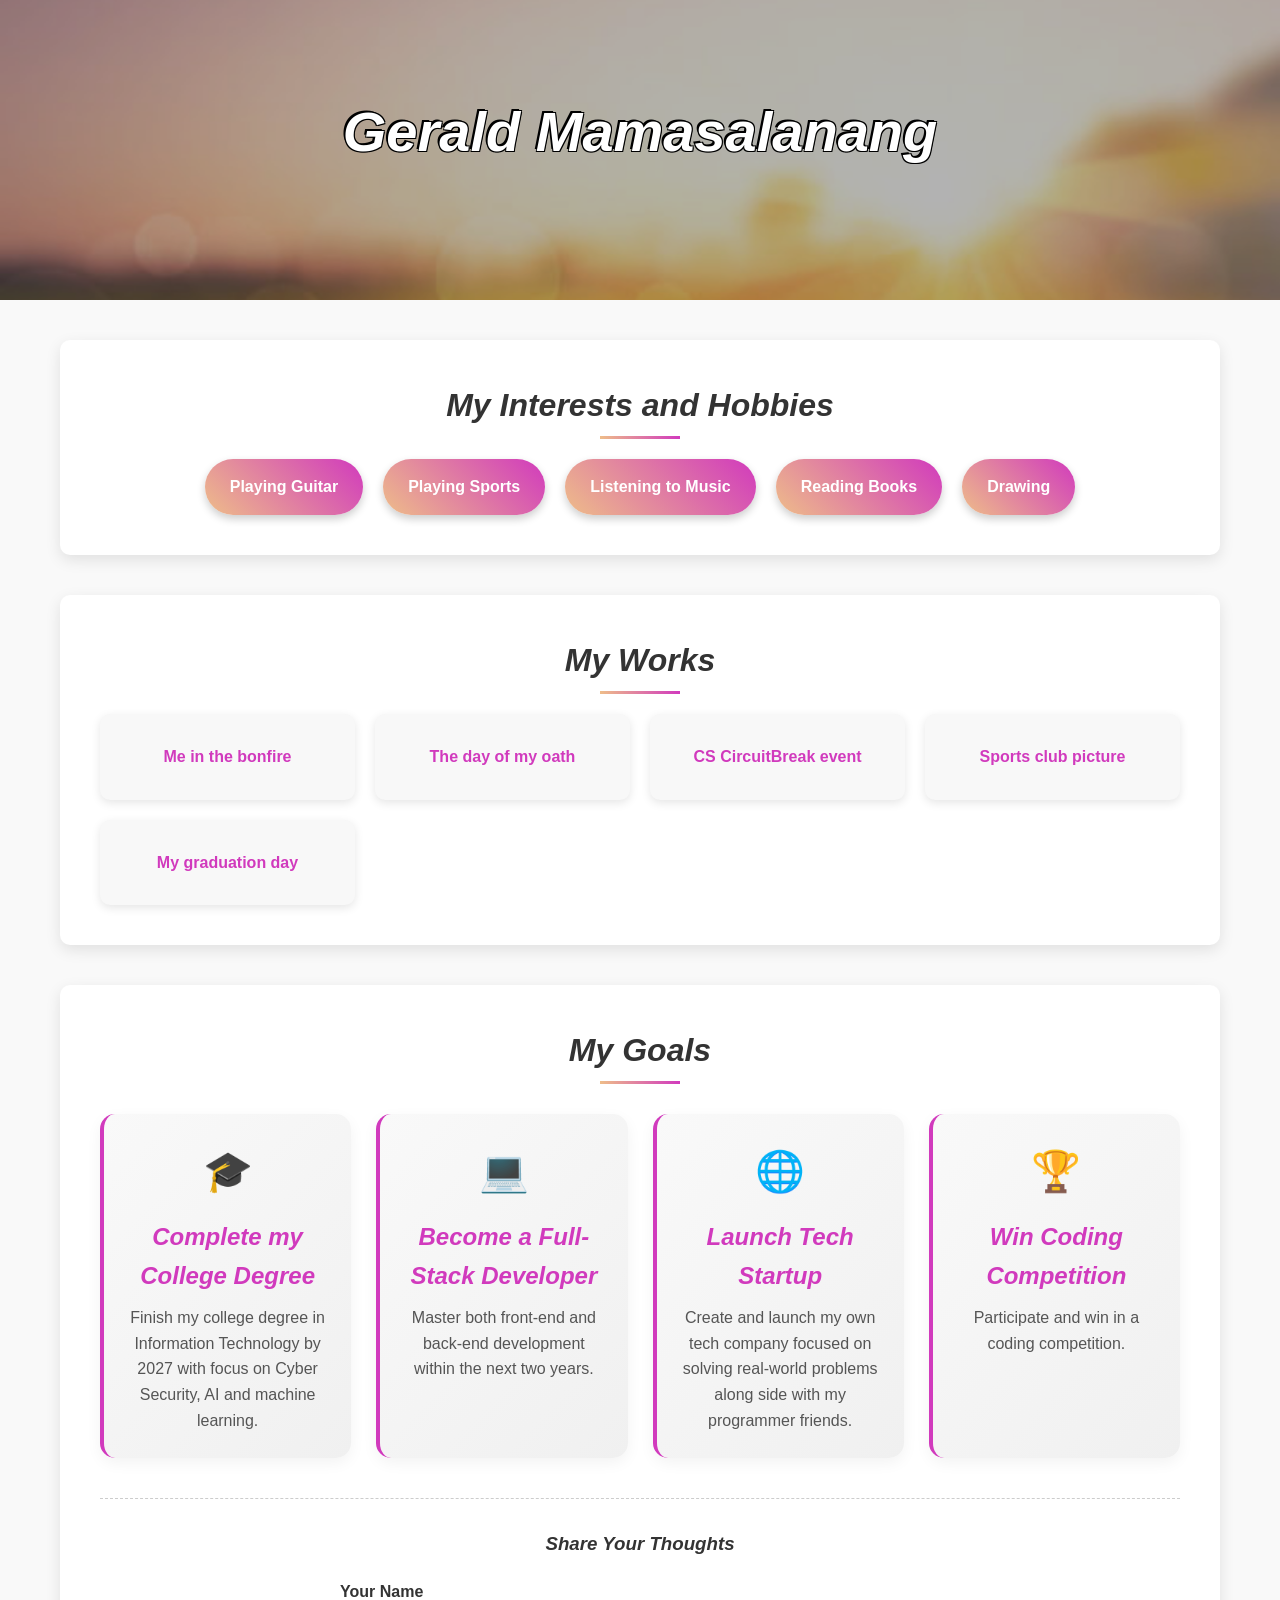
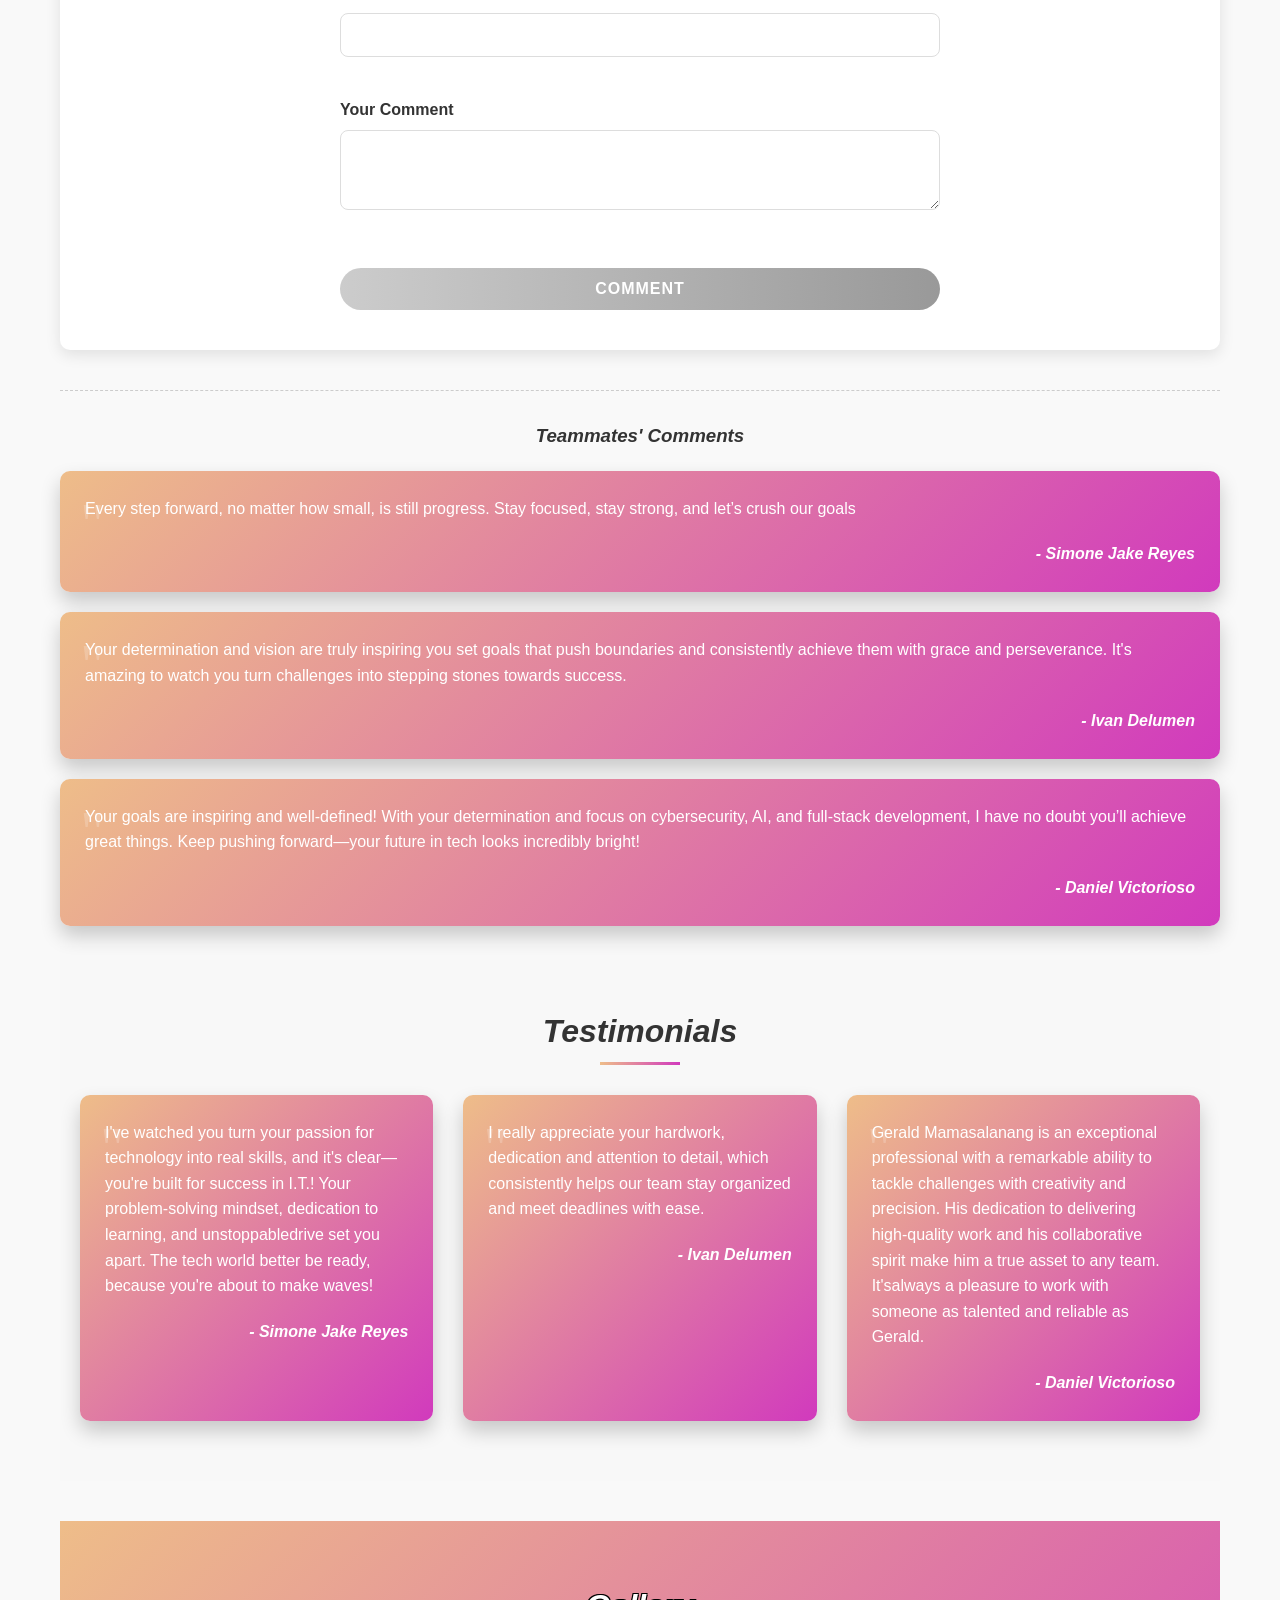
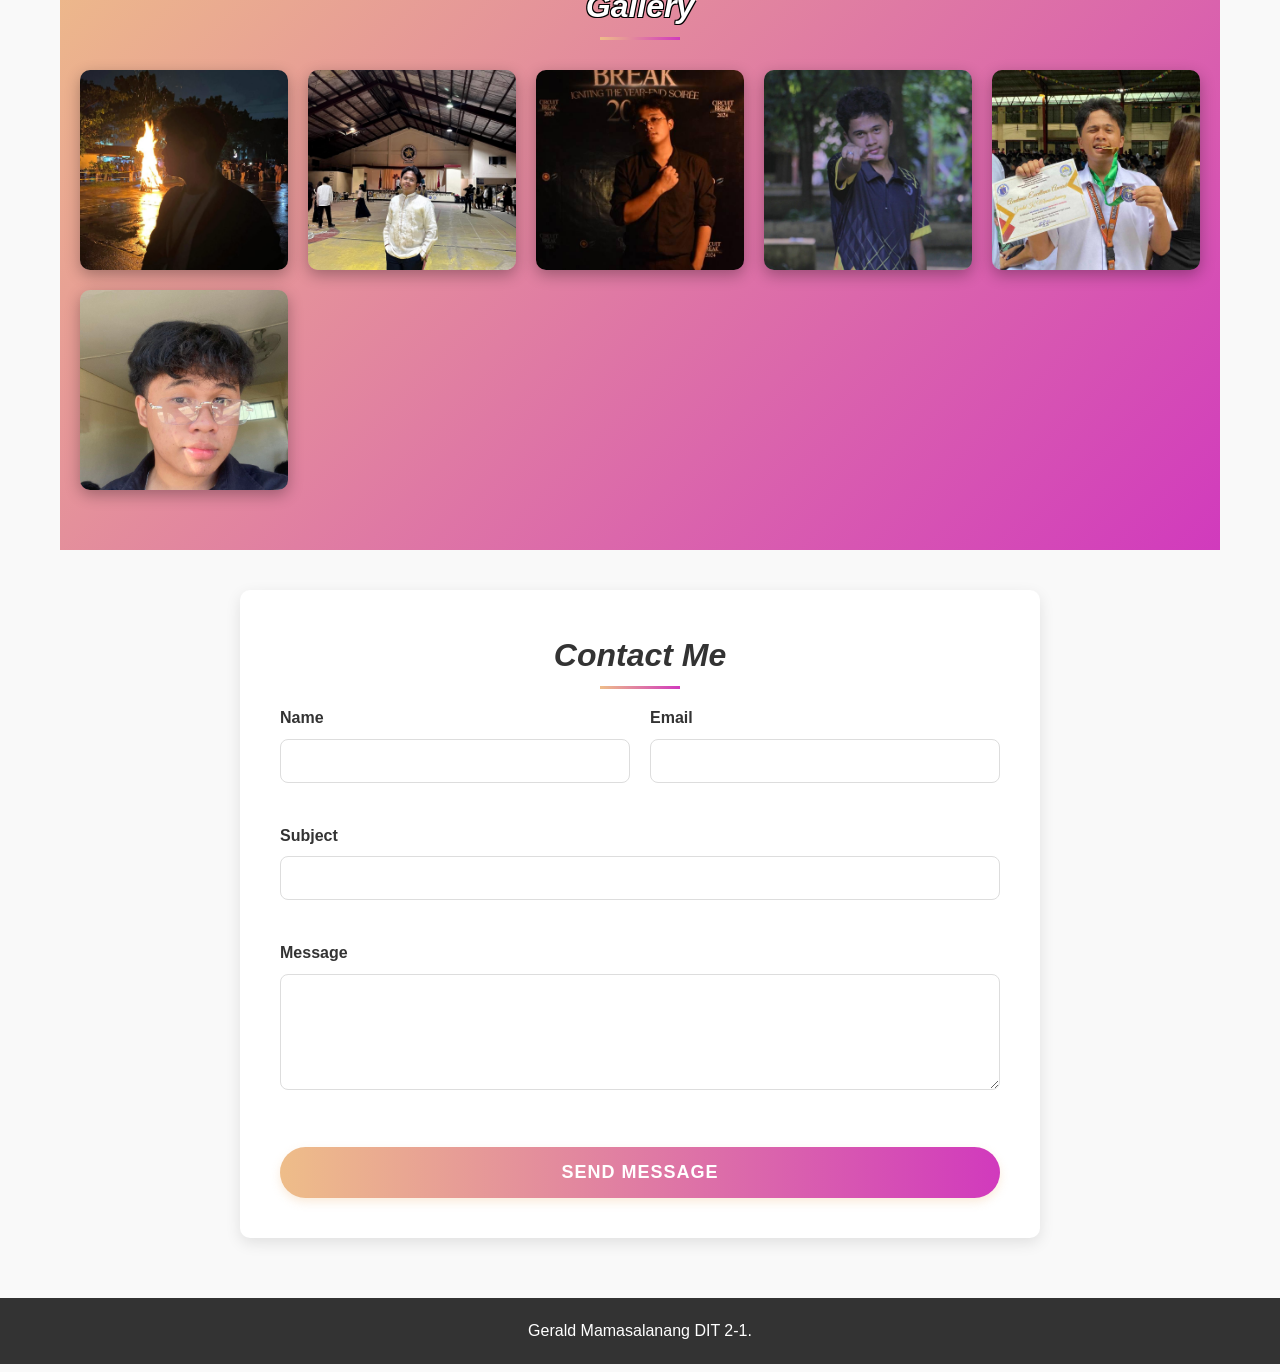
==== mamasalanang_gerald/index.html @ 8d2f628c "add changes to my brmanch" ====
<!DOCTYPE html>
<html>
    <head>
        <meta charset="UTF-8" />
        <meta name="viewport" content="width=device-width, initial-scale=1.0"/>
        <title>Mamasalanang, Gerald Page</title>
        <link
            rel="icon"
            type="image/png"
            href="../mamasalanang_gerald/Assets/Images/icon.jpg" />
        <link rel="stylesheet" href="styles.css" />
    </head>

    <body>
        <div class="name">
            <h1>Gerald Mamasalanang</h1>
        </div>

        <div class="container">
            <div class="interests">
                <h2>My Interests and Hobbies</h2>
                <ul class="my-list">
                    <li>Playing Guitar</li>
                    <li>Playing Sports</li>
                    <li>Listening to Music</li>
                    <li>Reading Books</li>
                    <li>Drawing</li>
                </ul>
            </div>

            <div class="works">
                <h2>My Works</h2>
                <ol class="my-list">
                    <li>
                        <a href="./Pages/Page1.html" target="blank"
                            >Me in the bonfire</a>
                    </li>
                    <li>
                        <a href="./Pages/Page2.html" target="blank"
                            >The day of my oath</a>
                    </li>
                    <li>
                        <a href="./Pages/Page3.html" target="blank"
                            >CS CircuitBreak event</a
                        >
                    </li>
                    <li>
                        <a href="./Pages/Page4.html" target="blank"
                            >Sports club picture</a>
                    </li>
                    <li>
                        <a href="./Pages/Page5.html" target="blank"
                            >My graduation day</a>
                    </li>
                </ol>
            </div>

            <div class="goals">
                <h2>My Goals</h2>
                <div class="goals-container">
                    <div class="goal-item">
                        <div class="goal-icon">🎓</div>
                        <h3>Complete my College Degree</h3>
                        <p>
                            Finish my college degree in Information Technology
                            by 2027 with focus on Cyber Security, AI and 
                            machine learning.
                        </p>
                    </div>
                    <div class="goal-item">
                        <div class="goal-icon">💻</div>
                        <h3>Become a Full-Stack Developer</h3>
                        <p>
                            Master both front-end and back-end development
                            within the next two years.
                        </p>
                    </div>
                    <div class="goal-item">
                        <div class="goal-icon">🌐</div>
                        <h3>Launch Tech Startup</h3>
                        <p>
                            Create and launch my own tech company focused on
                            solving real-world problems along side with my
                            programmer friends.
                        </p>
                    </div>
                    <div class="goal-item">
                        <div class="goal-icon">🏆</div>
                        <h3>Win Coding Competition</h3>
                        <p>Participate and win in a coding competition.</p>
                    </div>
                </div>

                <div class="goal-comments">
                    <h3>Share Your Thoughts</h3>
                    <form class="goal-comment-form" action="#" method="post">
                        <div class="form-group full-width">
                            <label for="comment-name">Your Name</label>
                            <input
                                type="text"
                                id="comment_name"
                                name="comment_name"
                                required />
                        </div>

                        <div class="form-group full-width">
                            <label for="goal-comment">Your Comment</label>
                            <textarea
                                id="goal_comment"
                                name="goal_comment"
                                rows="3"
                                required ></textarea>
                        </div>

                        <button type="submit" id="comment_button" disabled>
                            Comment
                        </button>
                    </form>
                </div>
            </div>
            <div class="existing-comments">
                <h3>Teammates' Comments</h3>

                <div class="teammate-comment">
                    <p class="comment-text">
                        Every step forward, no matter how small, is still
                        progress. Stay focused, stay strong, and let’s crush 
                        our
                        goals
                    </p>
                    <span>- Simone Jake Reyes</span>
                </div>

                <div class="teammate-comment">
                    <p class="comment-text">
                        Your determination and vision are truly inspiring you
                        set goals that push boundaries and consistently achieve
                        them with grace and perseverance. It's amazing to watch
                        you turn challenges into stepping stones towards
                        success.
                    </p>
                    <span>- Ivan Delumen</span>
                </div>

                <div class="teammate-comment">
                    <p class="comment-text">
                        Your goals are inspiring and well-defined! With your
                        determination and focus on cybersecurity, AI, and
                        full-stack development, I have no doubt you’ll achieve
                        great things. Keep pushing forward—your future in tech
                        looks incredibly bright!
                    </p>
                    <span>- Daniel Victorioso</span>
                </div>
            </div>

            <div class="testimonials">
                <div class="container">
                    <h2>Testimonials</h2>
                    <div class="testimonial-container">
                        <div class="comments">
                            <p>
                                I've watched you turn your passion for
                                technology into real skills, and it's
                                clear—you're built for success in I.T.! Your
                                problem-solving mindset, dedication to learning,
                                and unstoppabledrive set you apart. The tech
                                world better be ready, because you're about to
                                make waves!
                            </p>
                            <span>- Simone Jake Reyes</span>
                        </div>

                        <div class="comments">
                            <p>
                                I really appreciate your hardwork, dedication
                                and attention to detail, which consistently
                                helps our team stay organized and meet deadlines
                                with ease.
                            </p>
                            <span>- Ivan Delumen</span>
                        </div>

                        <div class="comments">
                            <p>
                                Gerald Mamasalanang is an exceptional
                                professional with a remarkable ability to tackle
                                challenges with creativity and precision. His
                                dedication to delivering high-quality work and
                                his collaborative spirit make him a true asset
                                to any team. It'salways a pleasure to work with
                                someone as talented and reliable as Gerald.
                            </p>
                            <span>- Daniel Victorioso</span>
                        </div>
                    </div>
                </div>
            </div>

            <div class="gallery">
                <div class="container">
                    <h2>Gallery</h2>
                    <div class="gallery-grid">
                        <div class="gallery-item">
                            <img
                                src="./Assets/Images/image1.jpg"
                                alt="Picture of me in a bonfire in PUPT" />
                        </div>
                        <div class="gallery-item">
                            <img
                                src="./Assets/Images/image2.jpg"
                                alt="The day of my oath as CS officer" />
                        </div>
                        <div class="gallery-item">
                            <img
                                src="./Assets/Images/image3.jpg"
                                alt="CS CircuitBreak event" />
                        </div>
                        <div class="gallery-item">
                            <img
                                src="./Assets/Images/image4.jpg"
                                alt="Sports club picture" />
                        </div>
                        <div class="gallery-item">
                            <img
                                src="./Assets/Images/image5.jpg"
                                alt="My graduation day" />
                        </div>
                        <div class="gallery-item">
                            <img
                                src="./Assets/Images/image6.jpg"
                                alt="Me after system" />
                        </div>
                    </div>
                </div>
            </div>

            <div class="contact">
                <h2>Contact Me</h2>
                <form class="contact-form" action="#" method="post">
                    <div class="form-group">
                        <label for="name">Name</label>
                        <input type="text" id="name" name="name" required />
                    </div>

                    <div class="form-group">
                        <label for="email">Email</label>
                        <input type="email" id="email" name="email" required />
                    </div>

                    <div class="form-group full-width">
                        <label for="subject">Subject</label>
                        <input
                            type="text"
                            id="subject"
                            name="subject"
                            required />
                    </div>

                    <div class="form-group full-width">
                        <label for="message">Message</label>
                        <textarea
                            id="message"
                            name="message"
                            rows="5"
                            required ></textarea>
                    </div>

                    <button type="submit">Send Message</button>
                </form>
            </div>
        </div>

        <div class="footer">
            <p>Gerald Mamasalanang DIT 2-1.</p>
        </div>

        <script src="scripts.js"></script>
    </body>
</html>
---- mamasalanang_gerald/styles.css ----
* {
    margin: 0;
    padding: 0;
    box-sizing: border-box;
}

body {
    font-family: 'Segoe UI', Tahoma, Geneva, Verdana, sans-serif;
    line-height: 1.6;
    color: #333;
    background-color: #f9f9f9;
}

h1,
h2,
h3,
h4 {
    font-family: Impact, Haettenschweiler, 'Arial Narrow Bold', sans-serif;
    font-style: oblique;
    margin-bottom: 1rem;
}

h2 {
    font-size: 2rem;
    color: #333;
    position: relative;
    padding-bottom: 0.5rem;
    text-align: center;
}

h2::after {
    content: '';
    position: absolute;
    left: 50%;
    bottom: 0;
    transform: translateX(-50%);
    width: 80px;
    height: 3px;
    background-image: linear-gradient(90deg, #eebd89, #d13abd);
}

.container {
    max-width: 1200px;
    margin: 0 auto;
    padding: 0 20px;
}

/* Header */
.name {
    height: 300px;
    position: relative;
    display: flex;
    justify-content: center;
    align-items: center;
    text-align: center;
    margin-bottom: 40px;
}

.name::before {
    content: '';
    position: absolute;
    top: 0;
    left: 0;
    width: 100%;
    height: 100%;
    background-image: url('./Assets/Images/bg_image.jpg');
    background-position: center;
    background-size: cover;
    filter: brightness(0.7);
    z-index: -1;
}

.name h1 {
    font-size: 3.5rem;
    color: white;
    text-shadow: -2px -2px 0 #000, 1px -1px 0 #000, -1px 1px 0 #000,
        1px 1px 0 #000;
    transform: translateY(-10px);
    animation: fadeInDown 1s ease-out;
}

@keyframes fadeInDown {
    from {
        opacity: 0;
        transform: translateY(-30px);
    }
    to {
        opacity: 1;
        transform: translateY(-10px);
    }
}

/* Interests Section */
.interests {
    background-color: white;
    border-radius: 10px;
    box-shadow: 0 5px 15px rgba(0, 0, 0, 0.1);
    padding: 40px;
    margin-bottom: 40px;
}

.my-list {
    display: flex;
    flex-wrap: wrap;
    justify-content: center;
    gap: 20px;
    list-style: none;
    margin-top: 20px;
}

.interests .my-list li {
    background-image: linear-gradient(45deg, #eebd89, #d13abd);
    color: white;
    padding: 15px 25px;
    border-radius: 50px;
    font-weight: bold;
    box-shadow: 0 4px 8px rgba(0, 0, 0, 0.2);
    transition: transform 0.3s ease, box-shadow 0.3s ease;
}

.interests .my-list li:hover {
    transform: translateY(-5px);
    box-shadow: 0 6px 12px rgba(0, 0, 0, 0.3);
}

/* Works Section */
.works {
    background-color: white;
    border-radius: 10px;
    box-shadow: 0 5px 15px rgba(0, 0, 0, 0.1);
    padding: 40px;
    margin-bottom: 40px;
    border: none;
}

.works .my-list {
    display: grid;
    grid-template-columns: repeat(auto-fit, minmax(250px, 1fr));
    gap: 20px;
    text-align: center;
}

.works .my-list li {
    background-color: #f8f8f8;
    border-radius: 10px;
    padding: 20px;
    transition: transform 0.3s ease;
    box-shadow: 0 3px 10px rgba(0, 0, 0, 0.1);
}

.works .my-list li:hover {
    transform: translateY(-5px);
    box-shadow: 0 8px 20px rgba(0, 0, 0, 0.15);
}

.works .my-list a {
    text-decoration: none;
    color: #d13abd;
    font-weight: bold;
    display: block;
    padding: 10px;
    transition: color 0.3s ease;
}

.works .my-list a:hover {
    color: #eebd89;
}

/* Goals Section */
.goals {
    background-color: white;
    border-radius: 10px;
    box-shadow: 0 5px 15px rgba(0, 0, 0, 0.1);
    padding: 40px;
    margin-bottom: 40px;
}

.goals-container {
    display: grid;
    grid-template-columns: repeat(auto-fit, minmax(250px, 1fr));
    gap: 25px;
    margin-top: 30px;
}

.goal-item {
    background: linear-gradient(135deg, #f9f9f9, #f0f0f0);
    border-radius: 15px;
    padding: 25px;
    box-shadow: 0 5px 15px rgba(0, 0, 0, 0.05);
    transition: transform 0.3s ease, box-shadow 0.3s ease;
    border-left: 4px solid #d13abd;
    display: flex;
    flex-direction: column;
    align-items: center;
    text-align: center;
}

.goal-item:hover {
    transform: translateY(-7px);
    box-shadow: 0 10px 25px rgba(0, 0, 0, 0.1);
}

.goal-icon {
    font-size: 2.5rem;
    margin-bottom: 15px;
}

.goal-item h3 {
    color: #d13abd;
    margin-bottom: 10px;
    font-size: 1.5rem;
}

.goal-item p {
    color: #555;
    font-size: 1rem;
}

/* Goal Comments Section */
.goal-comments {
    margin-top: 40px;
    padding-top: 30px;
    border-top: 1px dashed #ccc;
}

.goal-comments h3 {
    text-align: center;
    color: #333;
    margin-bottom: 20px;
}

.goal-comment-form {
    display: grid;
    grid-template-columns: 1fr;
    gap: 20px;
    max-width: 600px;
    margin: 0 auto;
}

.goal-comment-form button[type='submit'] {
    background-image: linear-gradient(to right, #d13abd, #eebd89);
    color: white;
    border: none;
    padding: 12px 25px;
    border-radius: 50px;
    cursor: pointer;
    font-weight: bold;
    font-size: 16px;
    transition: all 0.3s ease;
    text-transform: uppercase;
    letter-spacing: 1px;
    box-shadow: 0 4px 10px rgba(209, 58, 189, 0.3);
}

.goal-comment-form button[type='submit']:hover:not([disabled]) {
    transform: translateY(-3px);
    box-shadow: 0 7px 15px rgba(209, 58, 189, 0.4);
}

.goal-comment-form button[type='submit']:disabled {
    background-image: linear-gradient(to right, #cccccc, #999999);
    cursor: not-allowed;
    transform: none;
    box-shadow: none;
}

/* Testimonials Section */
.testimonials {
    background-color: #f8f8f8;
    padding: 60px 0;
    margin-bottom: 40px;
}

.testimonial-container {
    display: grid;
    grid-template-columns: repeat(auto-fit, minmax(300px, 1fr));
    gap: 30px;
    margin-top: 30px;
}

.comments {
    width: 100%;
    background-image: linear-gradient(135deg, #eebd89, #d13abd);
    padding: 25px;
    border-radius: 10px;
    box-shadow: 0 10px 20px rgba(0, 0, 0, 0.2);
    position: relative;
    transition: transform 0.3s ease;
}

.comments:hover {
    transform: translateY(-10px);
}

.comments p {
    color: white;
    font-size: 1rem;
    line-height: 1.6;
    margin-bottom: 20px;
    position: relative;
}

.comments p::before {
    content: '"';
    position: absolute;
    top: -20px;
    left: -5px;
    font-size: 60px;
    color: rgba(255, 255, 255, 0.2);
    font-family: Georgia, serif;
}

.comments span {
    display: block;
    text-align: right;
    color: white;
    font-weight: bold;
    font-style: italic;
}

/* Gallery Section */
.gallery {
    color: white;
    padding: 60px 0;
    margin-bottom: 40px;
    background-image: linear-gradient(135deg, #eebd89, #d13abd);
    text-shadow: -1px -1px 0 #000, 1px -1px 0 #000, -1px 1px 0 #000,
        1px 1px 0 #000;
}

.gallery h2 {
    color: white;
}

.gallery h2::after {
    background-color: white;
}

.gallery-grid {
    display: grid;
    grid-template-columns: repeat(auto-fill, minmax(200px, 1fr));
    gap: 20px;
    margin-top: 30px;
}

.gallery-item {
    overflow: hidden;
    border-radius: 10px;
    box-shadow: 0 5px 15px rgba(0, 0, 0, 0.3);
    transition: transform 0.3s ease;
}

.gallery-item:hover {
    transform: scale(1.05);
}

.gallery-item img {
    width: 100%;
    height: 200px;
    object-fit: cover;
    display: block;
    transition: transform 0.5s ease;
}

.gallery-item:hover img {
    transform: scale(1.1);
}

/* Contact Form */
.contact {
    background-color: white;
    border-radius: 10px;
    box-shadow: 0 5px 15px rgba(0, 0, 0, 0.1);
    padding: 40px;
    max-width: 800px;
    margin: 0 auto 60px;
}

.contact h2 {
    color: #333;
    text-shadow: none;
}

.contact-form {
    display: grid;
    grid-template-columns: 1fr 1fr;
    gap: 20px;
}

.form-group {
    margin-bottom: 20px;
}

.form-group.full-width {
    grid-column: span 2;
}

label {
    display: block;
    margin-bottom: 8px;
    color: #333;
    font-weight: bold;
}

input[type='text'],
input[type='email'],
textarea {
    width: 100%;
    padding: 12px 15px;
    border: 1px solid #ddd;
    border-radius: 8px;
    font-size: 16px;
    transition: all 0.3s ease;
}

input[type='text']:focus,
input[type='email']:focus,
textarea:focus {
    outline: none;
    border-color: #d13abd;
    box-shadow: 0 0 0 3px rgba(209, 58, 189, 0.1);
}

button[type='submit'] {
    grid-column: span 2;
    background-image: linear-gradient(to right, #eebd89, #d13abd);
    color: white;
    border: none;
    padding: 15px 30px;
    border-radius: 50px;
    cursor: pointer;
    font-weight: bold;
    font-size: 18px;
    transition: all 0.3s ease;
    text-transform: uppercase;
    letter-spacing: 1px;
    box-shadow: 0 4px 10px rgba(238, 189, 137, 0.3);
    margin-top: 10px;
}

button[type='submit']:hover {
    transform: translateY(-3px);
    box-shadow: 0 7px 15px rgba(209, 58, 189, 0.4);
}

button[type='submit']:active {
    transform: translateY(1px);
    box-shadow: 0 3px 8px rgba(209, 58, 189, 0.4);
}

/* Goal Teammates Comments Section */
.existing-comments {
    margin-top: 40px;
    padding-top: 30px;
    border-top: 1px dashed #ccc;
}

.existing-comments h3 {
    text-align: center;
    color: #333;
    margin-bottom: 20px;
}

.teammate-comment {
    background-image: linear-gradient(135deg, #eebd89, #d13abd);
    padding: 25px;
    border-radius: 10px;
    box-shadow: 0 10px 20px rgba(0, 0, 0, 0.2);
    position: relative;
    transition: transform 0.3s ease;
    margin-bottom: 20px;
}

.teammate-comment:hover {
    transform: translateY(-10px);
}

.teammate-comment p {
    color: white;
    font-size: 1rem;
    line-height: 1.6;
    margin-bottom: 20px;
    position: relative;
}

.teammate-comment p::before {
    content: '"';
    position: absolute;
    top: -20px;
    left: -5px;
    font-size: 60px;
    color: rgba(255, 255, 255, 0.2);
    font-family: Georgia, serif;
}

.teammate-comment span {
    display: block;
    text-align: right;
    color: white;
    font-weight: bold;
    font-style: italic;
}

/* Footer */
.footer {
    background-color: #333;
    color: white;
    text-align: center;
    padding: 20px;
}

/* Mobile S */
@media (max-width: 320px) {
    .name {
        height: 180px;
    }

    .name h1 {
        font-size: 1.5rem;
    }

    h2 {
        font-size: 1.3rem;
        margin-bottom: 0.6rem;
    }

    h2::after {
        width: 40px;
        height: 2px;
    }

    .interests,
    .works,
    .goals,
    .testimonials,
    .gallery,
    .contact {
        padding: 18px 10px;
        margin-bottom: 20px;
    }

    .interests .my-list li {
        padding: 8px 12px;
        font-size: 0.8rem;
    }

    .goals-container {
        grid-template-columns: 1fr;
    }

    .goal-icon {
        font-size: 2rem;
    }

    .goal-item h3 {
        font-size: 1.2rem;
    }

    .gallery-grid {
        grid-template-columns: 1fr;
    }

    .gallery-item img {
        height: 160px;
    }

    .comments {
        padding: 18px 12px;
    }

    .comments p {
        font-size: 0.85rem;
    }

    .comments p::before {
        font-size: 35px;
        top: -15px;
    }

    input[type='text'],
    input[type='email'],
    textarea {
        padding: 8px 10px;
        font-size: 13px;
    }

    button[type='submit'] {
        padding: 10px 20px;
        font-size: 14px;
    }

    .existing-comments h3 {
        font-size: 1.2rem;
    }

    .teammate-comment {
        padding: 18px 12px;
    }

    .teammate-comment p {
        font-size: 0.85rem;
    }

    .teammate-comment p::before {
        font-size: 35px;
        top: -15px;
    }

    .teammate-comment span {
        font-size: 0.8rem;
    }
}

/* Mobile M */
@media (min-width: 321px) and (max-width: 375px) {
    .name {
        height: 200px;
    }

    .name h1 {
        font-size: 1.7rem;
    }

    h2 {
        font-size: 1.4rem;
        margin-bottom: 0.7rem;
    }

    h2::after {
        width: 45px;
        height: 2px;
    }

    .interests,
    .works,
    .goals,
    .testimonials,
    .gallery,
    .contact {
        padding: 20px 12px;
        margin-bottom: 25px;
    }

    .interests .my-list li {
        padding: 10px 15px;
        font-size: 0.85rem;
    }

    .goals-container {
        grid-template-columns: 1fr;
    }

    .gallery-grid {
        grid-template-columns: 1fr;
    }

    .gallery-item img {
        height: 170px;
    }

    .comments {
        padding: 20px 15px;
    }

    .comments p {
        font-size: 0.9rem;
    }

    .comments p::before {
        font-size: 40px;
        top: -15px;
    }

    input[type='text'],
    input[type='email'],
    textarea {
        padding: 9px 12px;
        font-size: 14px;
    }

    button[type='submit'] {
        padding: 12px 22px;
        font-size: 15px;
    }

    .existing-comments h3 {
        font-size: 1.3rem;
    }

    .teammate-comment {
        padding: 20px 15px;
    }

    .teammate-comment p {
        font-size: 0.9rem;
    }

    .teammate-comment p::before {
        font-size: 40px;
        top: -15px;
    }
}

/* Mobile L */
@media (min-width: 376px) and (max-width: 425px) {
    .name {
        height: 220px;
    }

    .name h1 {
        font-size: 1.9rem;
    }

    h2 {
        font-size: 1.5rem;
        margin-bottom: 0.8rem;
    }

    h2::after {
        width: 50px;
        height: 2px;
    }

    .interests,
    .works,
    .goals,
    .testimonials,
    .gallery,
    .contact {
        padding: 22px 15px;
        margin-bottom: 28px;
    }

    .interests .my-list li {
        padding: 12px 18px;
        font-size: 0.9rem;
    }

    .goals-container {
        grid-template-columns: 1fr;
    }

    .gallery-grid {
        grid-template-columns: 1fr;
    }

    .gallery-item img {
        height: 180px;
    }

    .comments {
        padding: 22px 18px;
    }

    .comments p {
        font-size: 0.95rem;
    }

    .comments p::before {
        font-size: 45px;
        top: -18px;
    }

    input[type='text'],
    input[type='email'],
    textarea {
        padding: 10px 14px;
        font-size: 15px;
    }

    button[type='submit'] {
        padding: 12px 25px;
        font-size: 16px;
    }

    .existing-comments h3 {
        font-size: 1.4rem;
    }

    .teammate-comment {
        padding: 22px 18px;
    }

    .teammate-comment p {
        font-size: 0.95rem;
    }

    .teammate-comment p::before {
        font-size: 45px;
        top: -18px;
    }
}

@media screen and (max-width: 600px) {
    .name {
        height: 250px;
    }

    .name h1 {
        font-size: 2.2rem;
    }

    h2 {
        font-size: 1.7rem;
    }

    h2::after {
        width: 60px;
    }

    .interests .my-list {
        flex-direction: column;
        align-items: center;
    }

    .interests .my-list li {
        width: 100%;
        max-width: 300px;
        text-align: center;
    }

    .works .my-list {
        grid-template-columns: 1fr;
    }

    .goals-container {
        grid-template-columns: 1fr;
    }

    .existing-comments h3 {
        font-size: 1.5rem;
        margin-bottom: 15px;
    }

    .teammate-comment {
        padding: 18px 15px;
        margin-bottom: 15px;
    }

    .teammate-comment p {
        font-size: 0.9rem;
        margin-bottom: 10px;
    }

    .teammate-comment p::before {
        font-size: 40px;
        top: -15px;
        left: -3px;
    }

    .teammate-comment span {
        font-size: 0.85rem;
    }
}

@media screen and (max-width: 768px) {
    .name h1 {
        font-size: 2.5rem;
    }

    .container {
        padding: 0 15px;
    }

    .interests,
    .works,
    .goals,
    .testimonials,
    .gallery,
    .contact {
        padding: 25px 15px;
        margin-bottom: 30px;
    }

    .testimonial-container {
        grid-template-columns: 1fr;
        gap: 20px;
    }

    .contact-form,
    .goal-comment-form {
        grid-template-columns: 1fr;
    }

    .form-group.full-width,
    button[type='submit'] {
        grid-column: 1;
    }

    .gallery-grid {
        grid-template-columns: repeat(2, 1fr);
        gap: 15px;
    }

    .existing-comments {
        padding-top: 25px;
        margin-top: 30px;
    }

    .existing-comments h3 {
        font-size: 1.6rem;
        margin-bottom: 20px;
    }

    .teammate-comment {
        padding: 20px;
        margin-bottom: 20px;
    }

    .teammate-comment p {
        font-size: 0.95rem;
    }

    .teammate-comment p::before {
        font-size: 50px;
        top: -18px;
    }
}
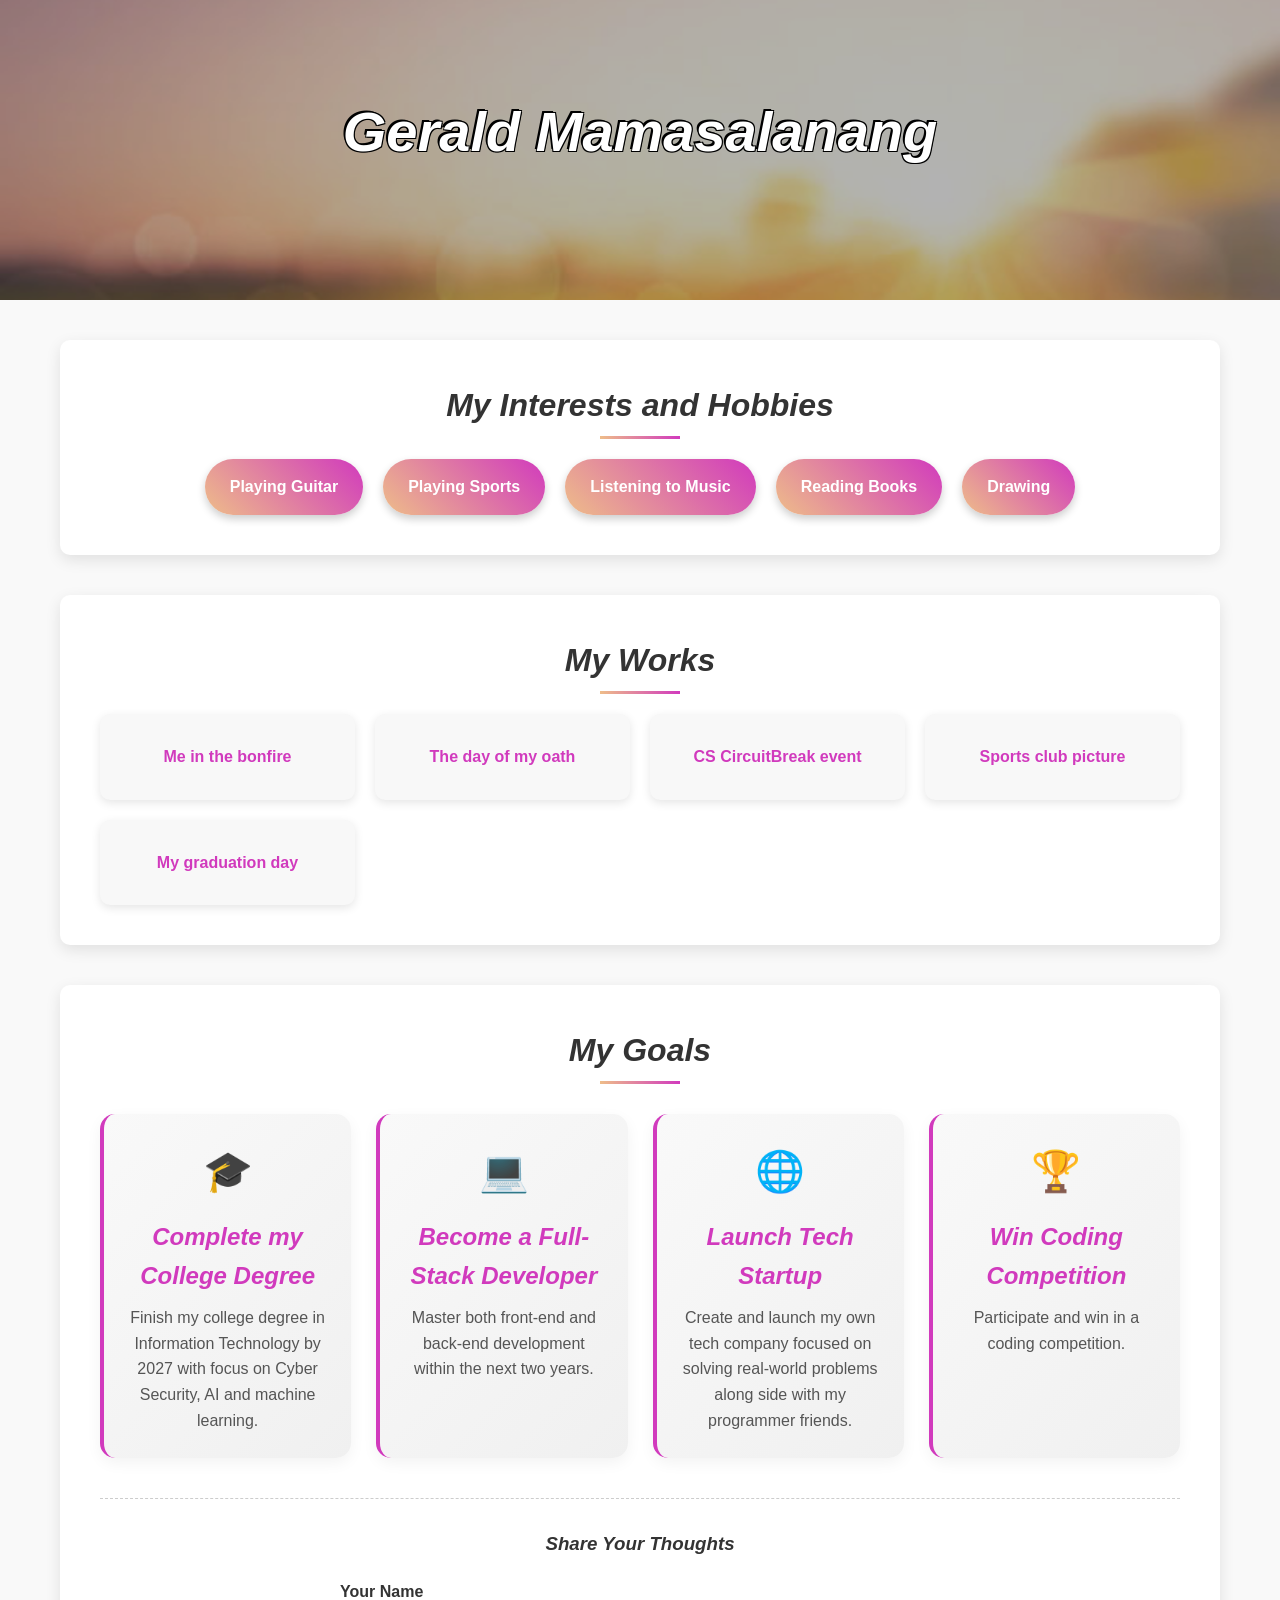
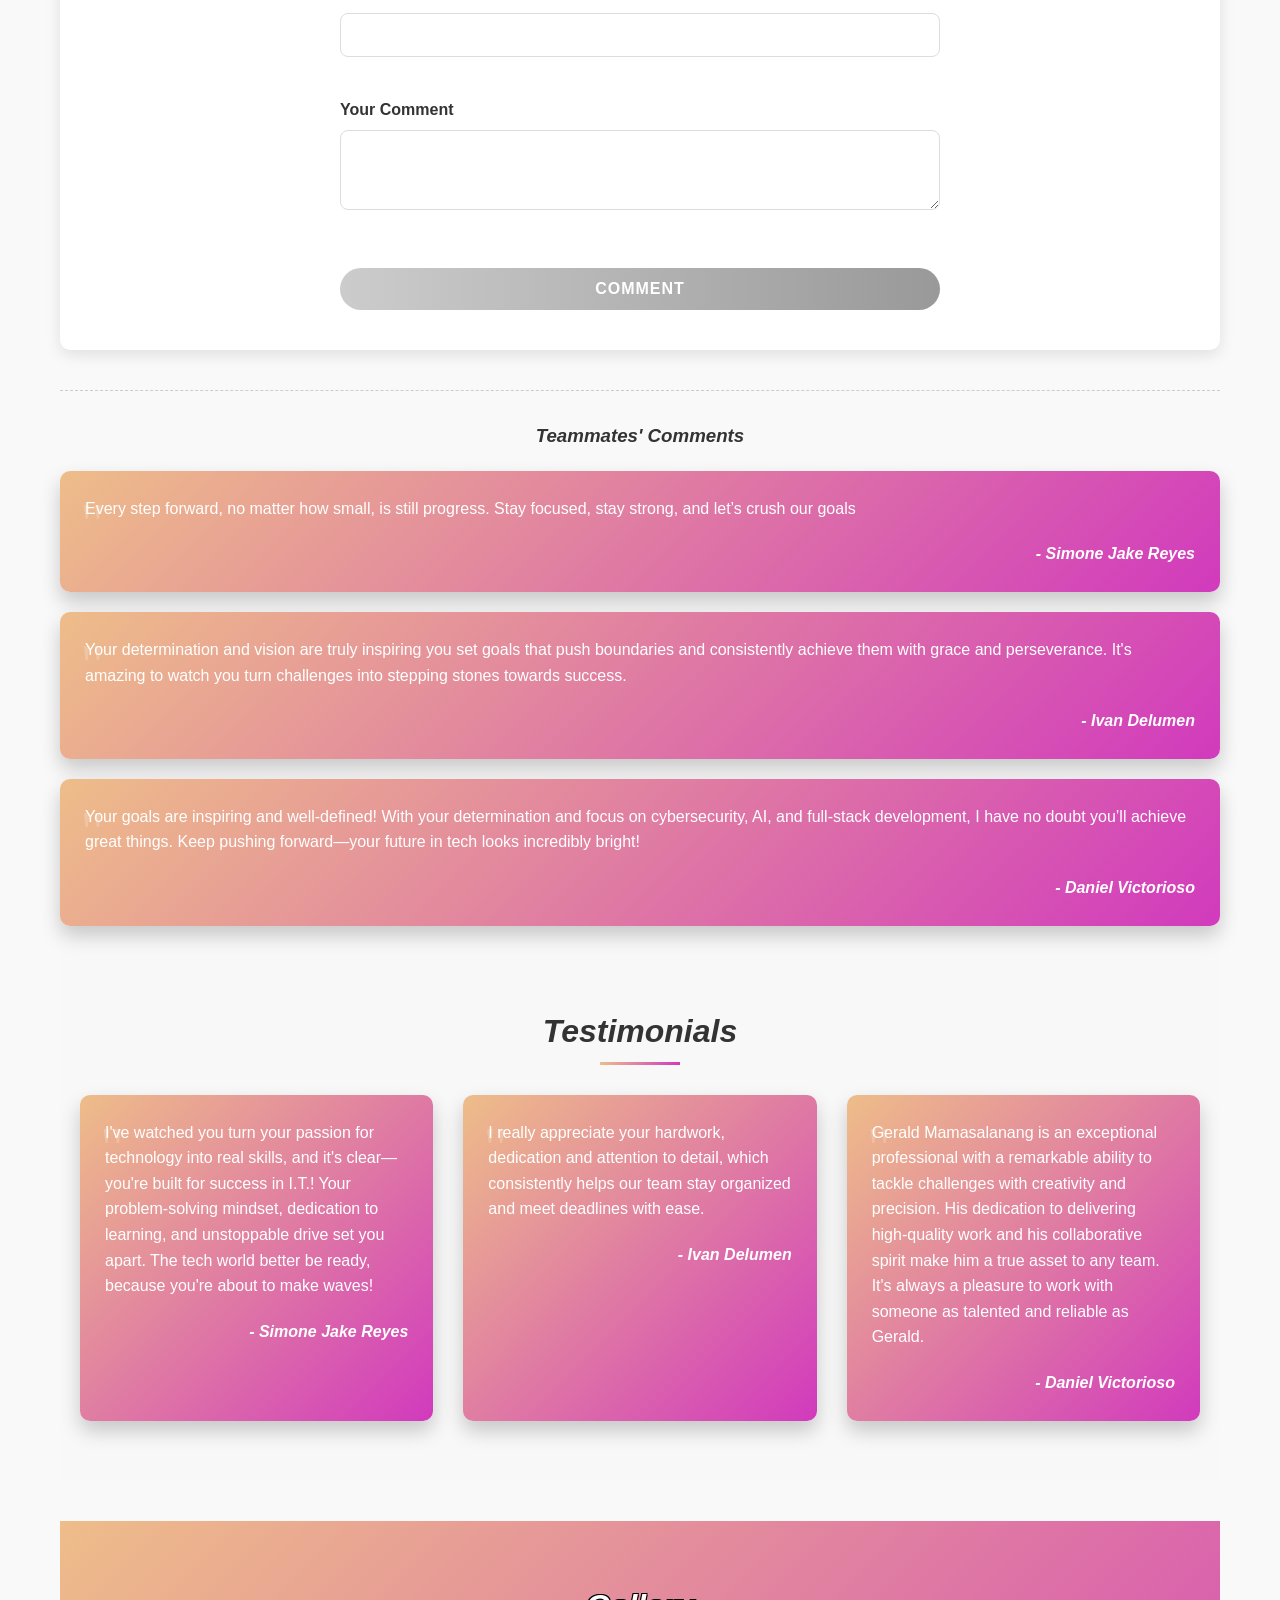
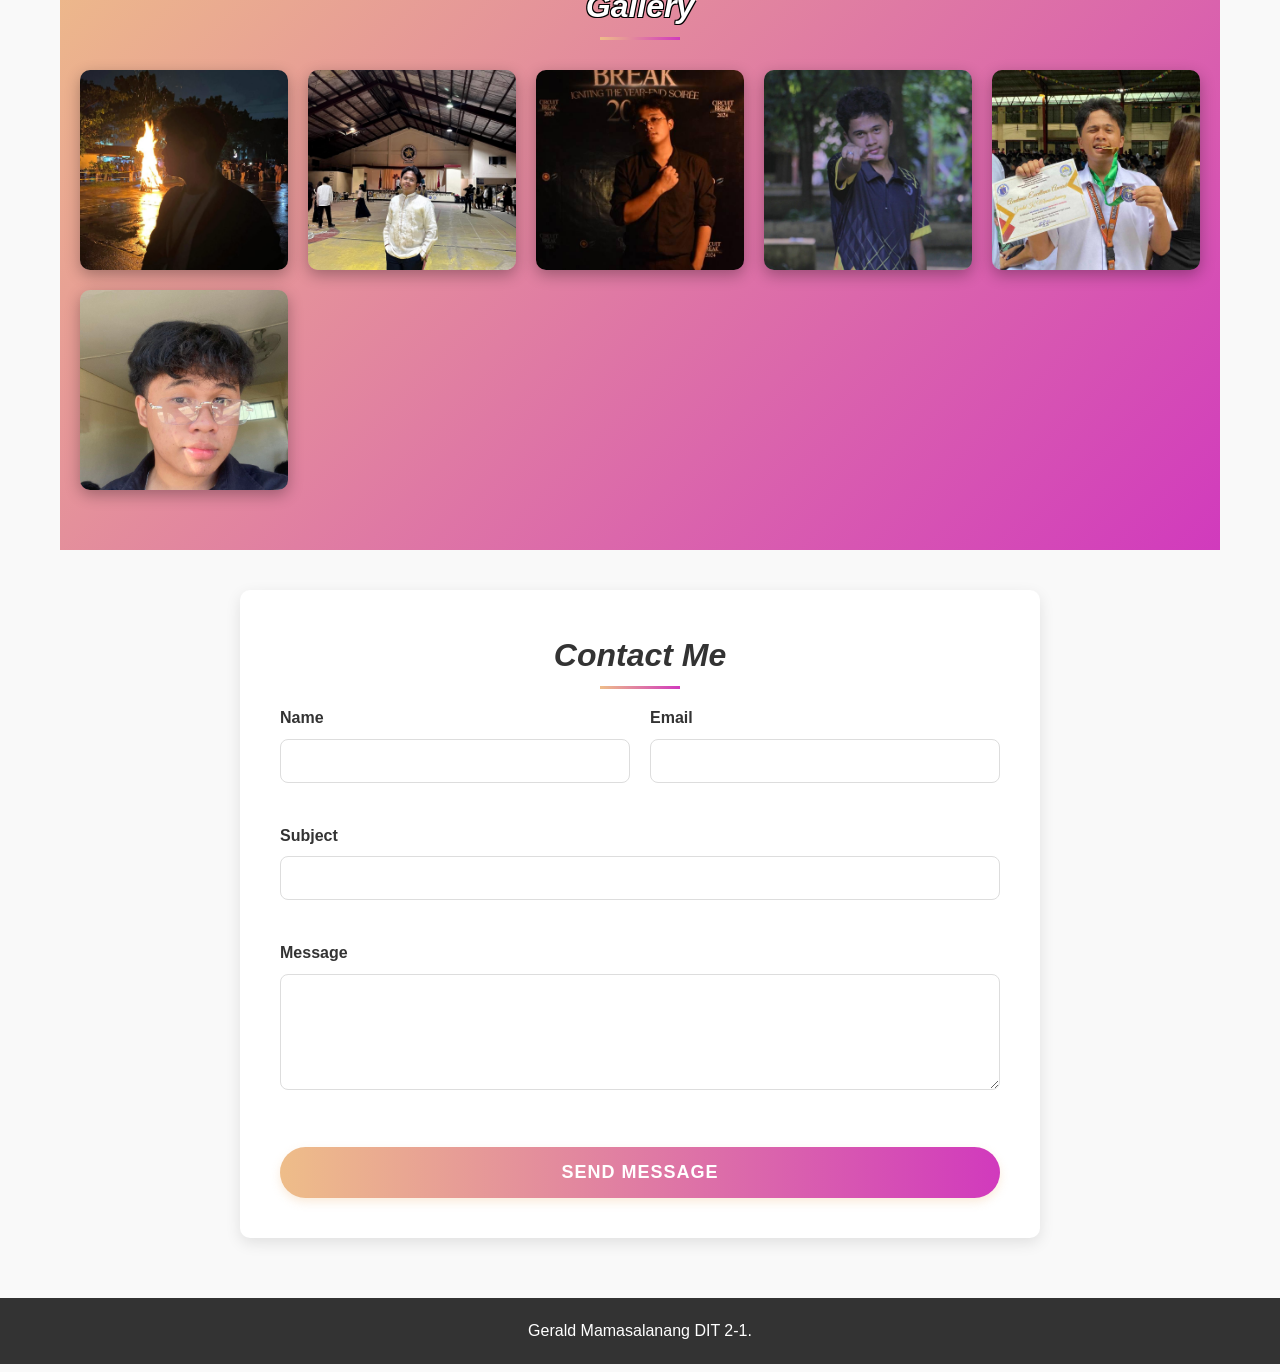
==== commit d3aa9d15: "upload changes to rald branch" ====
--- a/mamasalanang_gerald/index.html
+++ b/mamasalanang_gerald/index.html
@@ -6,9 +6,9 @@
         <title>Mamasalanang, Gerald Page</title>
         <link
             rel="icon"
-            type="image/png"
-            href="../mamasalanang_gerald/Assets/Images/icon.jpg" />
-        <link rel="stylesheet" href="styles.css" />
+            type="image/png"    
+            href="./Assets/Images/icon.jpg" />
+        <link rel="stylesheet" href="styles.css" >
     </head>
 
     <body>
@@ -41,8 +41,7 @@
                     </li>
                     <li>
                         <a href="./Pages/Page3.html" target="blank"
-                            >CS CircuitBreak event</a
-                        >
+                            >CS CircuitBreak event</a>
                     </li>
                     <li>
                         <a href="./Pages/Page4.html" target="blank"
@@ -95,7 +94,7 @@
                     <h3>Share Your Thoughts</h3>
                     <form class="goal-comment-form" action="#" method="post">
                         <div class="form-group full-width">
-                            <label for="comment-name">Your Name</label>
+                            <label for="comment_name">Your Name</label>
                             <input
                                 type="text"
                                 id="comment_name"
@@ -104,7 +103,7 @@
                         </div>
 
                         <div class="form-group full-width">
-                            <label for="goal-comment">Your Comment</label>
+                            <label for="goal_comment">Your Comment</label>
                             <textarea
                                 id="goal_comment"
                                 name="goal_comment"
@@ -125,8 +124,7 @@
                     <p class="comment-text">
                         Every step forward, no matter how small, is still
                         progress. Stay focused, stay strong, and let’s crush 
-                        our
-                        goals
+                        our goals
                     </p>
                     <span>- Simone Jake Reyes</span>
                 </div>
@@ -163,10 +161,10 @@
                                 I've watched you turn your passion for
                                 technology into real skills, and it's
                                 clear—you're built for success in I.T.! Your
-                                problem-solving mindset, dedication to learning,
-                                and unstoppabledrive set you apart. The tech
-                                world better be ready, because you're about to
-                                make waves!
+                                problem-solving mindset, dedication to 
+                                learning, and unstoppable drive set you apart. 
+                                The tech world better be ready, because you're 
+                                about to make waves!
                             </p>
                             <span>- Simone Jake Reyes</span>
                         </div>
@@ -175,8 +173,8 @@
                             <p>
                                 I really appreciate your hardwork, dedication
                                 and attention to detail, which consistently
-                                helps our team stay organized and meet deadlines
-                                with ease.
+                                helps our team stay organized and meet 
+                                deadlines with ease.
                             </p>
                             <span>- Ivan Delumen</span>
                         </div>
@@ -184,12 +182,13 @@
                         <div class="comments">
                             <p>
                                 Gerald Mamasalanang is an exceptional
-                                professional with a remarkable ability to tackle
-                                challenges with creativity and precision. His
-                                dedication to delivering high-quality work and
-                                his collaborative spirit make him a true asset
-                                to any team. It'salways a pleasure to work with
-                                someone as talented and reliable as Gerald.
+                                professional with a remarkable ability to 
+                                tackle challenges with creativity and 
+                                precision. His dedication to delivering 
+                                high-quality work and his collaborative spirit 
+                                make him a true asset to any team. It's always 
+                                a pleasure to work with someone as talented and 
+                                reliable as Gerald.
                             </p>
                             <span>- Daniel Victorioso</span>
                         </div>
